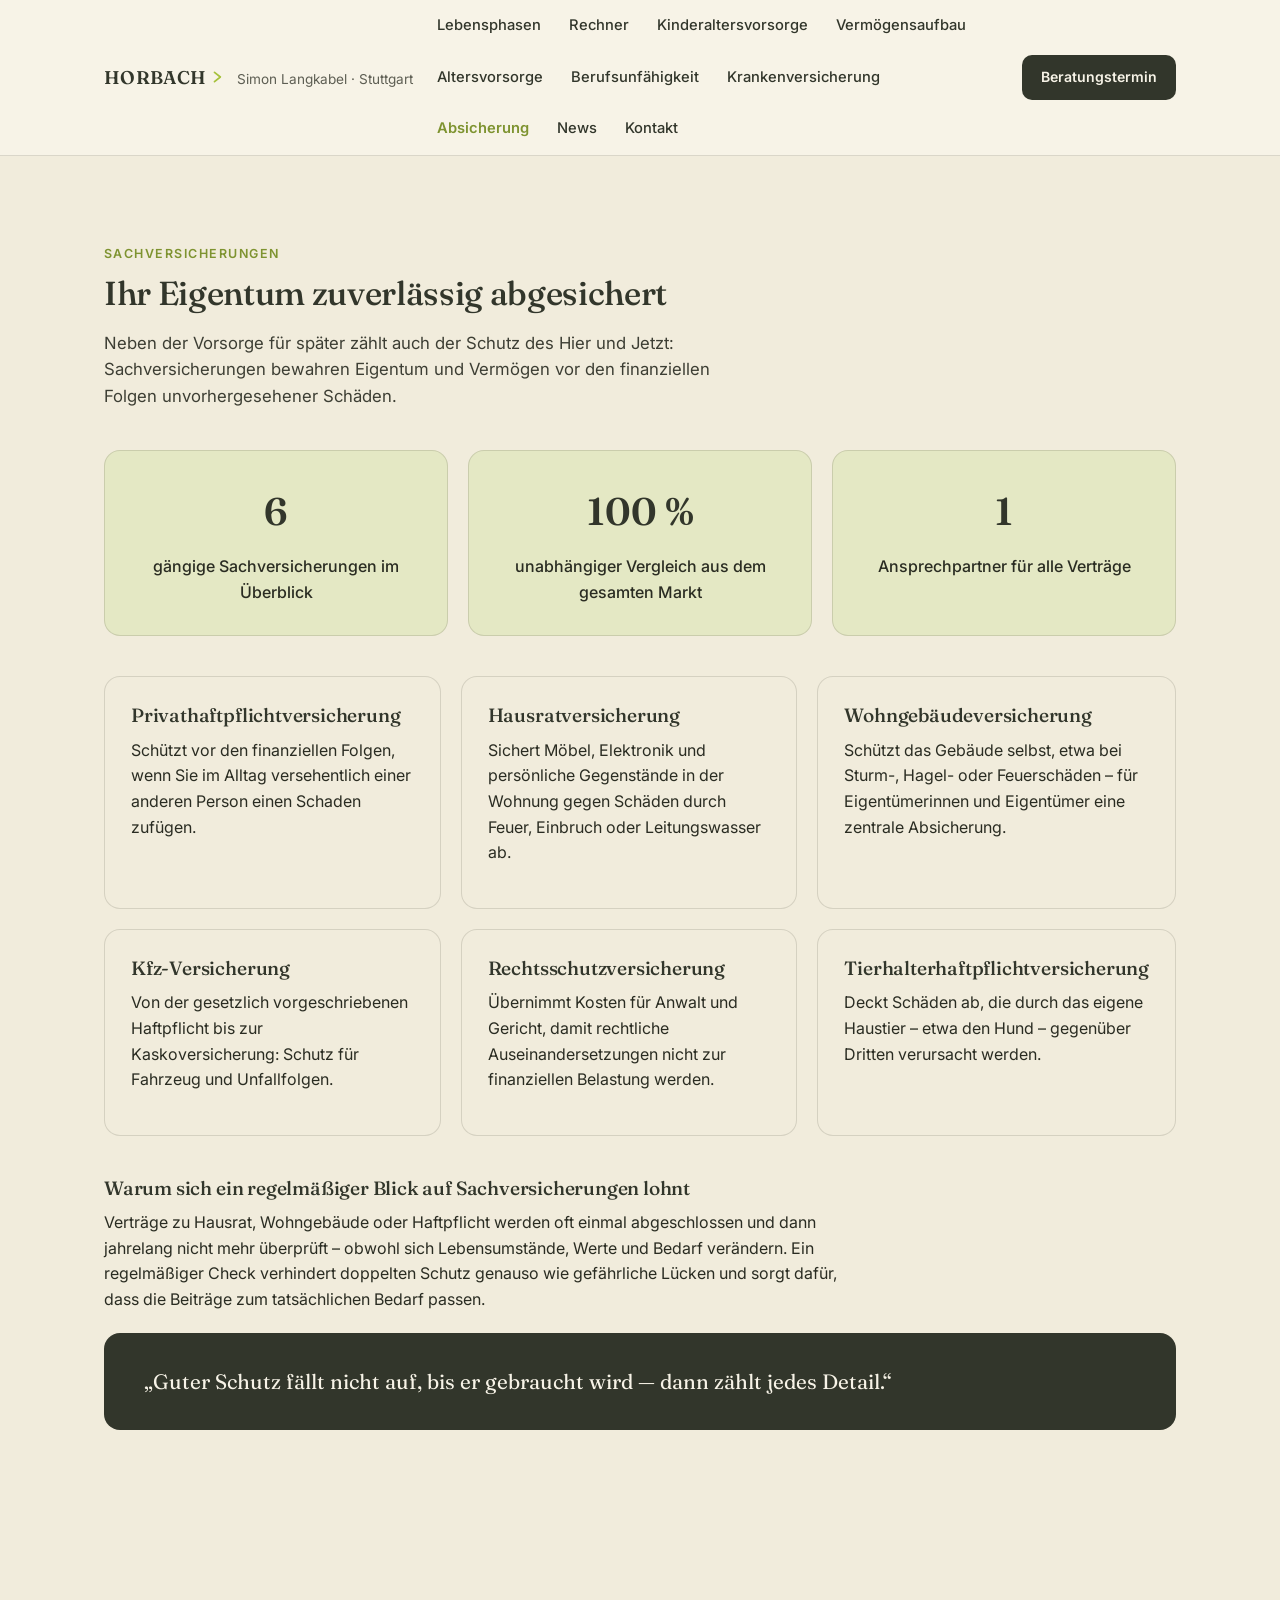
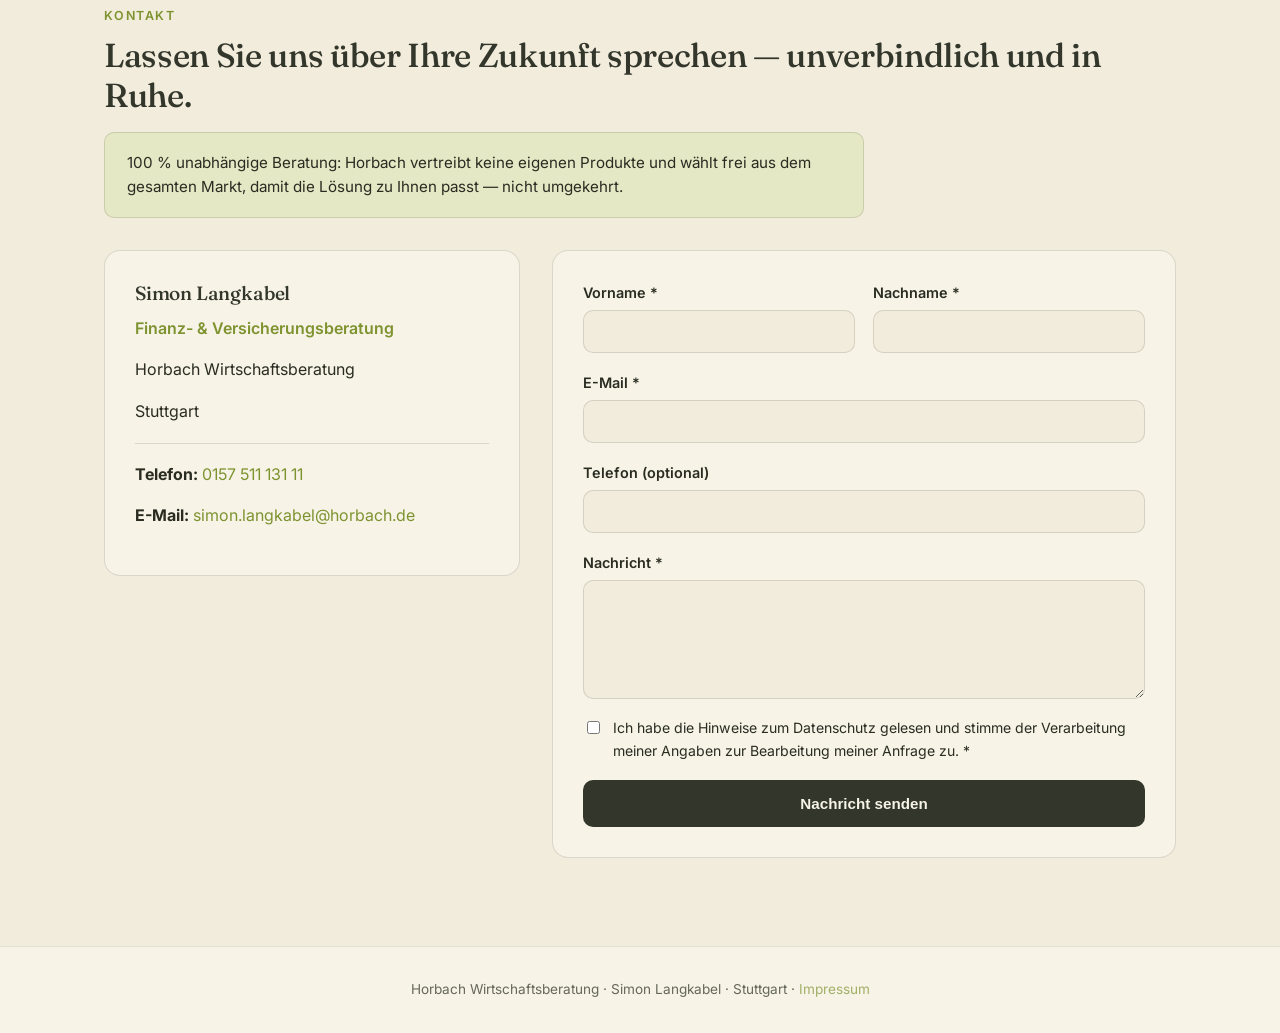
==== absicherung.html @ 34de3c63 "Split single-page site into separate pages per nav tab Each navigation tab now opens its own HTML pa" ====
<!DOCTYPE html>
<html lang="de">
<head>
<meta charset="UTF-8">
<meta name="viewport" content="width=device-width, initial-scale=1.0">
<title>Sachversicherungen · Horbach Wirtschaftsberatung</title>
<meta name="description" content="Sachversicherungen im Überblick: Privathaftpflicht, Hausrat, Wohngebäude, Kfz, Rechtsschutz und mehr.">

<!-- Google Fonts: Fraunces (Überschriften) & Inter (Fließtext) -->
<link rel="preconnect" href="https://fonts.googleapis.com">
<link rel="preconnect" href="https://fonts.gstatic.com" crossorigin>
<link href="https://fonts.googleapis.com/css2?family=Fraunces:opsz,wght@9..144,500;9..144,600&family=Inter:wght@400;500;600;700&display=swap" rel="stylesheet">

<link rel="stylesheet" href="css/style.css">

<!-- Ohne JavaScript werden alle Fade-in-Inhalte sofort sichtbar dargestellt -->
<noscript><style>.fade-in { opacity: 1 !important; transform: none !important; }</style></noscript>
</head>
<body>

<!-- ===================== HEADER / NAVIGATION ===================== -->
<header class="site-header" id="site-header">
  <div class="header-inner">
    <a class="brand" href="index.html" aria-label="Horbach Wirtschaftsberatung, Startseite">
      <span class="brand-badge">
        HORBACH
        <svg class="brand-chevron" width="14" height="14" viewBox="0 0 24 24" fill="none" aria-hidden="true">
          <path d="M6 4L16 12L6 20" stroke="currentColor" stroke-width="3" stroke-linecap="round" stroke-linejoin="round"/>
        </svg>
      </span>
      <span class="brand-sub">Simon Langkabel · Stuttgart</span>
    </a>

    <nav class="main-nav" id="main-nav" aria-label="Hauptnavigation">
      <a href="lebensphasen.html">Lebensphasen</a>
      <a href="rechner.html">Rechner</a>
      <a href="kinderaltersvorsorge.html">Kinderaltersvorsorge</a>
      <a href="vermoegensaufbau.html">Vermögensaufbau</a>
      <a href="altersvorsorge.html">Altersvorsorge</a>
      <a href="berufsunfaehigkeit.html">Berufsunfähigkeit</a>
      <a href="krankenversicherung.html">Krankenversicherung</a>
      <a href="absicherung.html" aria-current="page" class="is-active">Absicherung</a>
      <a href="news.html">News</a>
      <a href="kontakt.html">Kontakt</a>
    </nav>

    <div class="header-actions">
      <a class="btn btn-primary btn-small" href="kontakt.html">Beratungstermin</a>
      <button class="nav-toggle" id="nav-toggle" aria-expanded="false" aria-controls="main-nav" aria-label="Menü öffnen">
        <span></span><span></span><span></span>
      </button>
    </div>
  </div>
</header>

<main>

<section class="section section-alt" id="absicherung" aria-labelledby="absicherung-heading">
    <div class="section-inner">
      <p class="eyebrow">Sachversicherungen</p>
      <h2 id="absicherung-heading">Ihr Eigentum zuverlässig abgesichert</h2>
      <p class="section-intro">
        Neben der Vorsorge für später zählt auch der Schutz des Hier und Jetzt: Sachversicherungen
        bewahren Eigentum und Vermögen vor den finanziellen Folgen unvorhergesehener Schäden.
      </p>

      <div class="stat-grid">
        <div class="stat-card fade-in">
          <p class="stat-number">6</p>
          <p class="stat-label">gängige Sachversicherungen im Überblick</p>
        </div>
        <div class="stat-card fade-in">
          <p class="stat-number">100&nbsp;%</p>
          <p class="stat-label">unabhängiger Vergleich aus dem gesamten Markt</p>
        </div>
        <div class="stat-card fade-in">
          <p class="stat-number">1</p>
          <p class="stat-label">Ansprechpartner für alle Verträge</p>
        </div>
      </div>

      <div class="insurance-grid">
        <div class="benefit-card fade-in">
          <h3>Privathaftpflichtversicherung</h3>
          <p>Schützt vor den finanziellen Folgen, wenn Sie im Alltag versehentlich einer anderen
            Person einen Schaden zufügen.</p>
        </div>
        <div class="benefit-card fade-in">
          <h3>Hausratversicherung</h3>
          <p>Sichert Möbel, Elektronik und persönliche Gegenstände in der Wohnung gegen Schäden
            durch Feuer, Einbruch oder Leitungswasser ab.</p>
        </div>
        <div class="benefit-card fade-in">
          <h3>Wohngebäudeversicherung</h3>
          <p>Schützt das Gebäude selbst, etwa bei Sturm-, Hagel- oder Feuerschäden – für
            Eigentümerinnen und Eigentümer eine zentrale Absicherung.</p>
        </div>
        <div class="benefit-card fade-in">
          <h3>Kfz-Versicherung</h3>
          <p>Von der gesetzlich vorgeschriebenen Haftpflicht bis zur Kaskoversicherung: Schutz für
            Fahrzeug und Unfallfolgen.</p>
        </div>
        <div class="benefit-card fade-in">
          <h3>Rechtsschutzversicherung</h3>
          <p>Übernimmt Kosten für Anwalt und Gericht, damit rechtliche Auseinandersetzungen nicht
            zur finanziellen Belastung werden.</p>
        </div>
        <div class="benefit-card fade-in">
          <h3>Tierhalterhaftpflichtversicherung</h3>
          <p>Deckt Schäden ab, die durch das eigene Haustier – etwa den Hund – gegenüber Dritten
            verursacht werden.</p>
        </div>
      </div>

      <div class="text-block">
        <h3>Warum sich ein regelmäßiger Blick auf Sachversicherungen lohnt</h3>
        <p>
          Verträge zu Hausrat, Wohngebäude oder Haftpflicht werden oft einmal abgeschlossen und
          dann jahrelang nicht mehr überprüft – obwohl sich Lebensumstände, Werte und Bedarf
          verändern. Ein regelmäßiger Check verhindert doppelten Schutz genauso wie gefährliche
          Lücken und sorgt dafür, dass die Beiträge zum tatsächlichen Bedarf passen.
        </p>
      </div>

      <blockquote class="quote-card fade-in">
        <p>„Guter Schutz fällt nicht auf, bis er gebraucht wird — dann zählt jedes Detail.“</p>
      </blockquote>
    </div>
  </section>

<section class="section section-alt" id="kontakt" aria-labelledby="kontakt-heading">
    <div class="section-inner">
      <p class="eyebrow">Kontakt</p>
      <h2 id="kontakt-heading">Lassen Sie uns über Ihre Zukunft sprechen — unverbindlich und in Ruhe.</h2>

      <p class="info-box">
        100&nbsp;% unabhängige Beratung: Horbach vertreibt keine eigenen Produkte und wählt frei
        aus dem gesamten Markt, damit die Lösung zu Ihnen passt — nicht umgekehrt.
      </p>

      <div class="contact-grid">
        <div class="contact-card fade-in">
          <h3>Simon Langkabel</h3>
          <p class="contact-role">Finanz- &amp; Versicherungsberatung</p>
          <p>Horbach Wirtschaftsberatung</p>
          <p>Stuttgart</p>
          <hr>
          <p><strong>Telefon:</strong> <a href="tel:+4915751113111">0157 511 131 11</a></p>
          <p><strong>E-Mail:</strong> <a href="mailto:simon.langkabel@horbach.de">simon.langkabel@horbach.de</a></p>
        </div>

        <form class="contact-form fade-in" id="contact-form" novalidate>
          <div class="form-row">
            <div class="form-field">
              <label for="firstname">Vorname *</label>
              <input type="text" id="firstname" name="firstname" required autocomplete="given-name">
            </div>
            <div class="form-field">
              <label for="lastname">Nachname *</label>
              <input type="text" id="lastname" name="lastname" required autocomplete="family-name">
            </div>
          </div>

          <div class="form-field">
            <label for="email">E-Mail *</label>
            <input type="email" id="email" name="email" required autocomplete="email">
          </div>

          <div class="form-field">
            <label for="phone">Telefon (optional)</label>
            <input type="tel" id="phone" name="phone" autocomplete="tel">
          </div>

          <div class="form-field">
            <label for="message">Nachricht *</label>
            <textarea id="message" name="message" rows="5" required></textarea>
          </div>

          <div class="form-field form-checkbox">
            <input type="checkbox" id="dsgvo" name="dsgvo" required>
            <label for="dsgvo">
              Ich habe die Hinweise zum Datenschutz gelesen und stimme der Verarbeitung meiner
              Angaben zur Bearbeitung meiner Anfrage zu. *
            </label>
          </div>

          <p class="form-error" id="form-error" role="alert" hidden></p>
          <p class="form-success" id="form-success" role="status" hidden>
            Vielen Dank für Ihre Nachricht! Wir melden uns zeitnah bei Ihnen zurück.
          </p>

          <button type="submit" class="btn btn-primary">Nachricht senden</button>
        </form>
      </div>
    </div>
  </section>

</main>

<!-- ===================== FOOTER ===================== -->
<footer class="site-footer">
  <p>Horbach Wirtschaftsberatung · Simon Langkabel · Stuttgart · <a href="impressum.html">Impressum</a></p>
</footer>

<script src="js/script.js"></script>
</body>
</html>
---- css/style.css ----
/* ==========================================================================
   Horbach Wirtschaftsberatung · Simon Langkabel
   Design-System abgeleitet vom Flyer "Kinderaltersvorsorge"
   ========================================================================== */

:root {
  /* Farben (aus Flyer) */
  --color-cream: #F7F3E7;
  --color-cream-2: #F1ECDC;
  --color-ink: #32362B;
  --color-olive-light: #A6C13B;
  --color-olive-dark: #7E9330;
  --color-card: #E4E8C4;
  --color-text: #2A2C22;
  --color-border: rgba(42, 44, 34, 0.14);

  /* Typografie */
  --font-heading: "Fraunces", "Iowan Old Style", Georgia, serif;
  --font-body: "Inter", -apple-system, "Segoe UI", Roboto, Helvetica, Arial, sans-serif;

  /* Radien / Abstände */
  --radius-card: 16px;
  --radius-small: 10px;
  --max-width: 1120px;
}

/* ---------- Reset & Grundlagen ---------- */
* { box-sizing: border-box; }
html { scroll-behavior: smooth; }

body {
  margin: 0;
  background: var(--color-cream);
  color: var(--color-text);
  font-family: var(--font-body);
  font-size: 16px;
  line-height: 1.6;
  -webkit-font-smoothing: antialiased;
}

img, svg { display: block; max-width: 100%; }

h1, h2, h3 {
  font-family: var(--font-heading);
  font-weight: 500;
  letter-spacing: -0.01em;
  color: var(--color-ink);
  margin: 0 0 0.5em;
}

h1 { font-size: clamp(2.2rem, 4vw, 3.2rem); line-height: 1.1; }
h2 { font-size: clamp(1.7rem, 2.6vw, 2.3rem); line-height: 1.2; }
h3 { font-size: 1.2rem; line-height: 1.3; }

p { margin: 0 0 1em; }

a { color: var(--color-olive-dark); text-decoration: none; }
a:hover { text-decoration: underline; }

/* Sichtbarer Fokus-Zustand für Barrierefreiheit */
a:focus-visible,
button:focus-visible,
input:focus-visible,
textarea:focus-visible {
  outline: 3px solid var(--color-olive-dark);
  outline-offset: 2px;
  border-radius: 4px;
}

.section-inner {
  max-width: var(--max-width);
  margin: 0 auto;
  padding: 0 24px;
}

.section {
  padding: 88px 0;
}

.section-alt {
  background: var(--color-cream-2);
}

.eyebrow {
  font-size: 0.78rem;
  font-weight: 600;
  letter-spacing: 0.12em;
  text-transform: uppercase;
  color: var(--color-olive-dark);
  margin: 0 0 0.75em;
}

.section-intro {
  max-width: 640px;
  font-size: 1.05rem;
  color: var(--color-text);
  opacity: 0.9;
}

/* ---------- Buttons ---------- */
.btn {
  display: inline-block;
  padding: 14px 26px;
  border-radius: var(--radius-small);
  font-weight: 600;
  font-size: 0.95rem;
  border: 1px solid transparent;
  cursor: pointer;
  transition: transform 0.15s ease, background-color 0.15s ease;
}
.btn:hover { text-decoration: none; }
.btn:active { transform: translateY(1px); }

.btn-primary {
  background: var(--color-ink);
  color: var(--color-cream);
}
.btn-primary:hover { background: #24271e; }

.btn-ghost {
  background: transparent;
  color: var(--color-ink);
  border-color: var(--color-border);
}
.btn-ghost:hover { background: rgba(42, 44, 34, 0.06); }

.btn-small { padding: 10px 18px; font-size: 0.88rem; }

/* ==========================================================================
   HEADER
   ========================================================================== */
.site-header {
  position: sticky;
  top: 0;
  z-index: 100;
  background: rgba(247, 243, 231, 0.82);
  backdrop-filter: blur(10px);
  -webkit-backdrop-filter: blur(10px);
  border-bottom: 1px solid var(--color-border);
}

.header-inner {
  max-width: var(--max-width);
  margin: 0 auto;
  padding: 14px 24px;
  display: flex;
  align-items: center;
  justify-content: space-between;
  gap: 24px;
}

.brand {
  display: flex;
  align-items: baseline;
  gap: 12px;
  flex-shrink: 0;
}

.brand-badge {
  display: inline-flex;
  align-items: center;
  gap: 4px;
  font-family: var(--font-heading);
  font-weight: 600;
  font-size: 1.15rem;
  letter-spacing: 0.02em;
  color: var(--color-ink);
}
.brand-chevron { color: var(--color-olive-light); }

.brand-sub {
  font-size: 0.85rem;
  color: var(--color-text);
  opacity: 0.75;
  white-space: nowrap;
}

.main-nav {
  display: flex;
  gap: 28px;
  flex-wrap: wrap;
}
.main-nav a {
  color: var(--color-ink);
  font-weight: 500;
  font-size: 0.92rem;
}
.main-nav a:hover { color: var(--color-olive-dark); }
.main-nav a.is-active {
  color: var(--color-olive-dark);
  font-weight: 600;
}

.header-actions {
  display: flex;
  align-items: center;
  gap: 14px;
}

.nav-toggle {
  display: none;
  flex-direction: column;
  justify-content: center;
  gap: 5px;
  width: 38px;
  height: 38px;
  background: none;
  border: 1px solid var(--color-border);
  border-radius: var(--radius-small);
}
.nav-toggle span {
  display: block;
  width: 18px;
  height: 2px;
  margin: 0 auto;
  background: var(--color-ink);
}

/* ==========================================================================
   HERO
   ========================================================================== */
.hero {
  padding: 72px 0 40px;
}
.hero-inner {
  display: grid;
  grid-template-columns: 1.1fr 0.9fr;
  gap: 56px;
  align-items: center;
}
.hero-sub {
  font-size: 1.1rem;
  max-width: 520px;
  opacity: 0.9;
}
.hero-ctas {
  display: flex;
  gap: 16px;
  flex-wrap: wrap;
  margin-top: 8px;
}
.hero-art {
  border-radius: var(--radius-card);
  overflow: hidden;
}

/* ==========================================================================
   CARDS — allgemein
   ========================================================================== */
.phase-grid, .stat-grid, .trust-grid, .benefit-grid, .flex-grid, .insurance-grid, .news-grid, .topic-grid {
  display: grid;
  gap: 20px;
  margin: 40px 0;
}
.phase-grid { grid-template-columns: repeat(4, 1fr); }
.stat-grid { grid-template-columns: repeat(3, 1fr); }
.trust-grid { grid-template-columns: repeat(3, 1fr); }
.benefit-grid { grid-template-columns: repeat(2, 1fr); }
.flex-grid { grid-template-columns: repeat(2, 1fr); }
.insurance-grid { grid-template-columns: repeat(3, 1fr); }
.news-grid { grid-template-columns: repeat(2, 1fr); }
.news-grid .placeholder { margin: 0.5em 0 0; font-size: 0.85rem; }

.topic-grid { grid-template-columns: repeat(3, 1fr); }
.topic-card {
  display: block;
  background: var(--color-cream);
  border: 1px solid var(--color-border);
  border-radius: var(--radius-card);
  padding: 26px;
  text-decoration: none;
}
.topic-card .eyebrow { margin-bottom: 0.5em; }
.topic-card h3 { color: var(--color-ink); }
.topic-card p:last-child { margin: 0; color: var(--color-text); opacity: 0.85; }
.topic-card:hover { border-color: var(--color-olive-dark); }
.topic-card:hover h3 { color: var(--color-olive-dark); }

.phase-card, .trust-card, .benefit-card, .flex-card {
  background: var(--color-cream);
  border: 1px solid var(--color-border);
  border-radius: var(--radius-card);
  padding: 26px;
}
.section-alt .phase-card,
.section-alt .trust-card,
.section-alt .benefit-card,
.section-alt .flex-card {
  background: var(--color-cream-2);
}

.phase-icon {
  width: 48px;
  height: 48px;
  border-radius: 50%;
  background: var(--color-card);
  display: flex;
  align-items: center;
  justify-content: center;
  margin-bottom: 16px;
}
.phase-sub {
  font-size: 0.85rem;
  color: var(--color-olive-dark);
  font-weight: 600;
  margin-top: -0.4em;
}

.stat-card {
  background: var(--color-card);
  border: 1px solid var(--color-border);
  border-radius: var(--radius-card);
  padding: 30px 24px;
  text-align: center;
}
.stat-number {
  font-family: var(--font-heading);
  font-size: 2.4rem;
  font-weight: 600;
  color: var(--color-ink);
  margin: 0 0 0.3em;
}
.stat-label {
  margin: 0;
  font-weight: 500;
}

.quote-card {
  background: var(--color-ink);
  color: var(--color-cream);
  border-radius: var(--radius-card);
  padding: 34px 40px;
  margin: 20px 0 0;
  font-family: var(--font-heading);
  font-size: 1.3rem;
  line-height: 1.4;
}
.quote-card p { margin: 0; }
.quote-card cite {
  display: block;
  margin-top: 12px;
  font-family: var(--font-body);
  font-size: 0.9rem;
  font-style: normal;
  color: var(--color-olive-light);
}

.text-block {
  max-width: 760px;
  margin: 12px 0 8px;
}

/* ==========================================================================
   ZINSESZINS-RECHNER
   ========================================================================== */
.calculator {
  display: grid;
  grid-template-columns: 1fr 1fr;
  gap: 40px;
  background: var(--color-cream);
  border: 1px solid var(--color-border);
  border-radius: var(--radius-card);
  padding: 36px;
  margin-top: 32px;
}

.calculator-controls {
  display: flex;
  flex-direction: column;
  gap: 26px;
}

.control label {
  display: block;
  font-weight: 600;
  margin-bottom: 8px;
  font-size: 0.95rem;
}

.control input[type="range"] {
  width: 100%;
  accent-color: var(--color-olive-dark);
  height: 6px;
}

.control output {
  display: inline-block;
  margin-top: 6px;
  font-weight: 600;
  color: var(--color-olive-dark);
}

.calculator-result {
  display: flex;
  flex-direction: column;
  gap: 24px;
}

.chart-wrap {
  background: var(--color-cream-2);
  border-radius: var(--radius-small);
  padding: 20px;
}

.chart {
  display: flex;
  align-items: flex-end;
  gap: 28px;
  height: 160px;
}

.chart-bar {
  flex: 1;
  height: 100%;
  display: flex;
  align-items: flex-end;
  background: rgba(42, 44, 34, 0.06);
  border-radius: 8px 8px 0 0;
  overflow: hidden;
}

.chart-bar-fill {
  width: 100%;
  border-radius: 8px 8px 0 0;
  transition: height 0.25s ease;
}

.chart-bar-einzahlung { background: var(--color-olive-light); }
.chart-bar-zuwachs { background: var(--color-olive-dark); }

.chart-labels {
  display: flex;
  justify-content: space-around;
  margin-top: 14px;
  font-size: 0.82rem;
  gap: 12px;
}

.legend-dot {
  display: inline-block;
  width: 10px;
  height: 10px;
  border-radius: 50%;
  margin-right: 6px;
}
.legend-dot-a { background: var(--color-olive-light); }
.legend-dot-b { background: var(--color-olive-dark); }

.result-numbers {
  display: flex;
  flex-direction: column;
  gap: 10px;
}

.result-line {
  display: flex;
  justify-content: space-between;
  align-items: baseline;
  padding: 10px 0;
  border-bottom: 1px solid var(--color-border);
  font-size: 0.95rem;
}
.result-line-total {
  border-bottom: none;
  padding-top: 14px;
  font-size: 1.1rem;
}
.result-line-total strong {
  font-family: var(--font-heading);
  font-size: 1.5rem;
  color: var(--color-ink);
}

.disclaimer {
  margin-top: 24px;
  font-size: 0.85rem;
  opacity: 0.75;
  max-width: 760px;
}

.cross-link {
  font-size: 1rem;
  margin-top: 8px;
}

/* ==========================================================================
   KONTAKT
   ========================================================================== */
.info-box {
  background: var(--color-card);
  border: 1px solid var(--color-border);
  border-radius: var(--radius-small);
  padding: 18px 22px;
  max-width: 760px;
  font-size: 0.95rem;
}

.contact-grid {
  display: grid;
  grid-template-columns: 0.8fr 1.2fr;
  gap: 32px;
  margin-top: 32px;
}

.contact-card {
  background: var(--color-cream);
  border: 1px solid var(--color-border);
  border-radius: var(--radius-card);
  padding: 30px;
  align-self: start;
}
.contact-role { color: var(--color-olive-dark); font-weight: 600; }
.contact-card hr { border: none; border-top: 1px solid var(--color-border); margin: 18px 0; }
.placeholder { font-style: italic; opacity: 0.7; }

.contact-form {
  background: var(--color-cream);
  border: 1px solid var(--color-border);
  border-radius: var(--radius-card);
  padding: 30px;
  display: flex;
  flex-direction: column;
  gap: 18px;
}

.form-row {
  display: grid;
  grid-template-columns: 1fr 1fr;
  gap: 18px;
}

.form-field { display: flex; flex-direction: column; gap: 6px; }
.form-field label { font-weight: 600; font-size: 0.9rem; }

.form-field input[type="text"],
.form-field input[type="email"],
.form-field input[type="tel"],
.form-field textarea {
  font-family: var(--font-body);
  font-size: 0.95rem;
  padding: 11px 14px;
  border: 1px solid var(--color-border);
  border-radius: var(--radius-small);
  background: var(--color-cream-2);
  color: var(--color-text);
}

.form-checkbox {
  flex-direction: row;
  align-items: flex-start;
  gap: 10px;
}
.form-checkbox input { margin-top: 4px; }
.form-checkbox label { font-weight: 400; font-size: 0.88rem; }

.form-error {
  color: #8a2b1f;
  font-size: 0.88rem;
  margin: 0;
}
.form-success {
  color: var(--color-olive-dark);
  font-weight: 600;
  font-size: 0.92rem;
  margin: 0;
}

/* ==========================================================================
   FOOTER
   ========================================================================== */
.site-footer {
  text-align: center;
  padding: 32px 24px;
  font-size: 0.85rem;
  color: var(--color-text);
  opacity: 0.7;
  border-top: 1px solid var(--color-border);
}
.site-footer p { margin: 0; }

/* ==========================================================================
   FADE-IN BEIM LADEN / SCROLLEN (einziger dezenter Effekt)
   ========================================================================== */
.fade-in {
  opacity: 0;
  transform: translateY(10px);
  transition: opacity 0.6s ease, transform 0.6s ease;
}
.fade-in.is-visible {
  opacity: 1;
  transform: translateY(0);
}

@media (prefers-reduced-motion: reduce) {
  .fade-in { opacity: 1; transform: none; transition: none; }
  html { scroll-behavior: auto; }
}

/* ==========================================================================
   RESPONSIVE — Breakpoint 860px
   ========================================================================== */
@media (max-width: 860px) {
  .main-nav {
    position: absolute;
    top: 100%;
    left: 0;
    right: 0;
    background: var(--color-cream);
    border-bottom: 1px solid var(--color-border);
    flex-direction: column;
    gap: 0;
    padding: 8px 0;
    display: none;
  }
  .main-nav.is-open { display: flex; }
  .main-nav a {
    padding: 12px 24px;
  }
  .nav-toggle { display: flex; }
  .brand-sub { display: none; }

  .hero-inner { grid-template-columns: 1fr; }
  .hero-art { order: -1; max-width: 320px; margin: 0 auto; }

  .phase-grid { grid-template-columns: 1fr 1fr; }
  .stat-grid { grid-template-columns: 1fr; }
  .trust-grid { grid-template-columns: 1fr; }
  .benefit-grid { grid-template-columns: 1fr; }
  .flex-grid { grid-template-columns: 1fr; }
  .insurance-grid { grid-template-columns: 1fr; }
  .news-grid { grid-template-columns: 1fr; }
  .topic-grid { grid-template-columns: 1fr; }

  .calculator { grid-template-columns: 1fr; padding: 24px; }
  .contact-grid { grid-template-columns: 1fr; }
  .form-row { grid-template-columns: 1fr; }

  .section { padding: 56px 0; }
}

@media (max-width: 560px) {
  .phase-grid { grid-template-columns: 1fr; }
  .header-actions .btn-small { padding: 9px 14px; font-size: 0.82rem; }
}
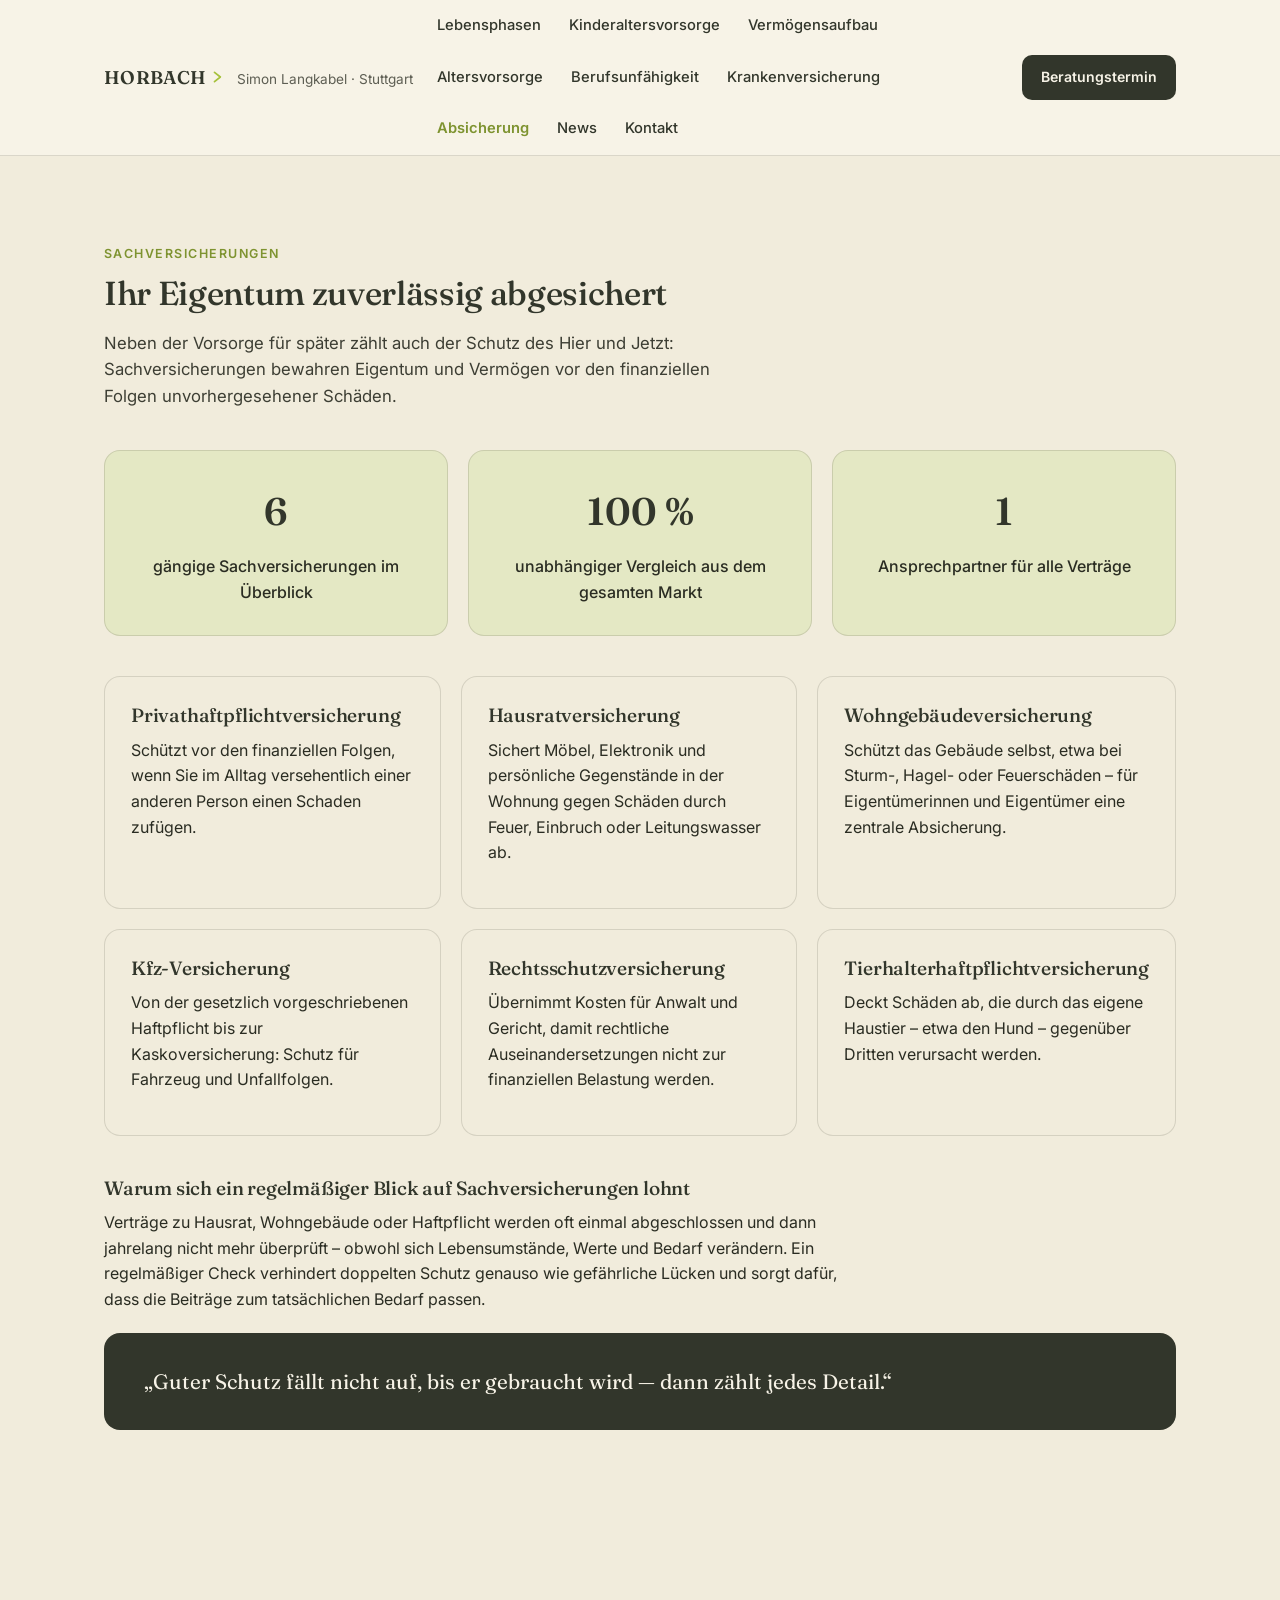
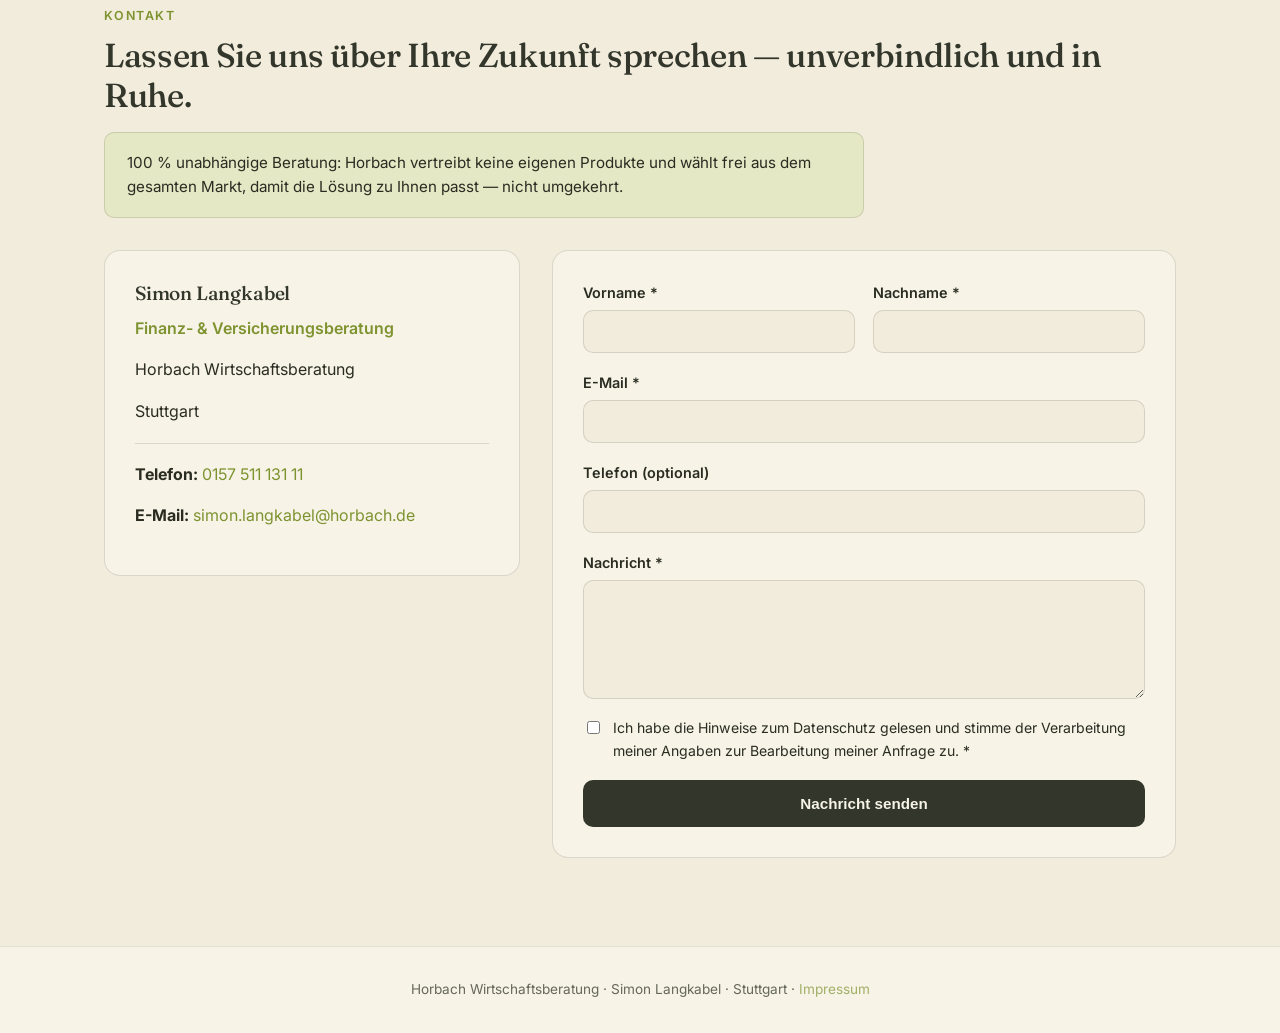
==== commit 92060108: "Merge Zinseszins-Rechner into Altersvorsorge, add Rürup mode toggle The standalone Rechner page is r" ====
--- a/absicherung.html
+++ b/absicherung.html
@@ -33,7 +33,6 @@
 
     <nav class="main-nav" id="main-nav" aria-label="Hauptnavigation">
       <a href="lebensphasen.html">Lebensphasen</a>
-      <a href="rechner.html">Rechner</a>
       <a href="kinderaltersvorsorge.html">Kinderaltersvorsorge</a>
       <a href="vermoegensaufbau.html">Vermögensaufbau</a>
       <a href="altersvorsorge.html">Altersvorsorge</a>
--- a/css/style.css
+++ b/css/style.css
@@ -362,6 +362,35 @@
   border-radius: var(--radius-card);
   padding: 36px;
   margin-top: 32px;
+}
+
+.calculator-mode-toggle {
+  grid-column: 1 / -1;
+  display: inline-flex;
+  flex-wrap: wrap;
+  gap: 4px;
+  padding: 4px;
+  background: var(--color-cream-2);
+  border: 1px solid var(--color-border);
+  border-radius: var(--radius-small);
+  width: fit-content;
+  max-width: 100%;
+}
+
+.mode-btn {
+  border: none;
+  background: transparent;
+  padding: 9px 18px;
+  border-radius: 7px;
+  font-family: var(--font-body);
+  font-weight: 600;
+  font-size: 0.88rem;
+  color: var(--color-text);
+  cursor: pointer;
+}
+.mode-btn.is-active {
+  background: var(--color-ink);
+  color: var(--color-cream);
 }
 
 .calculator-controls {
